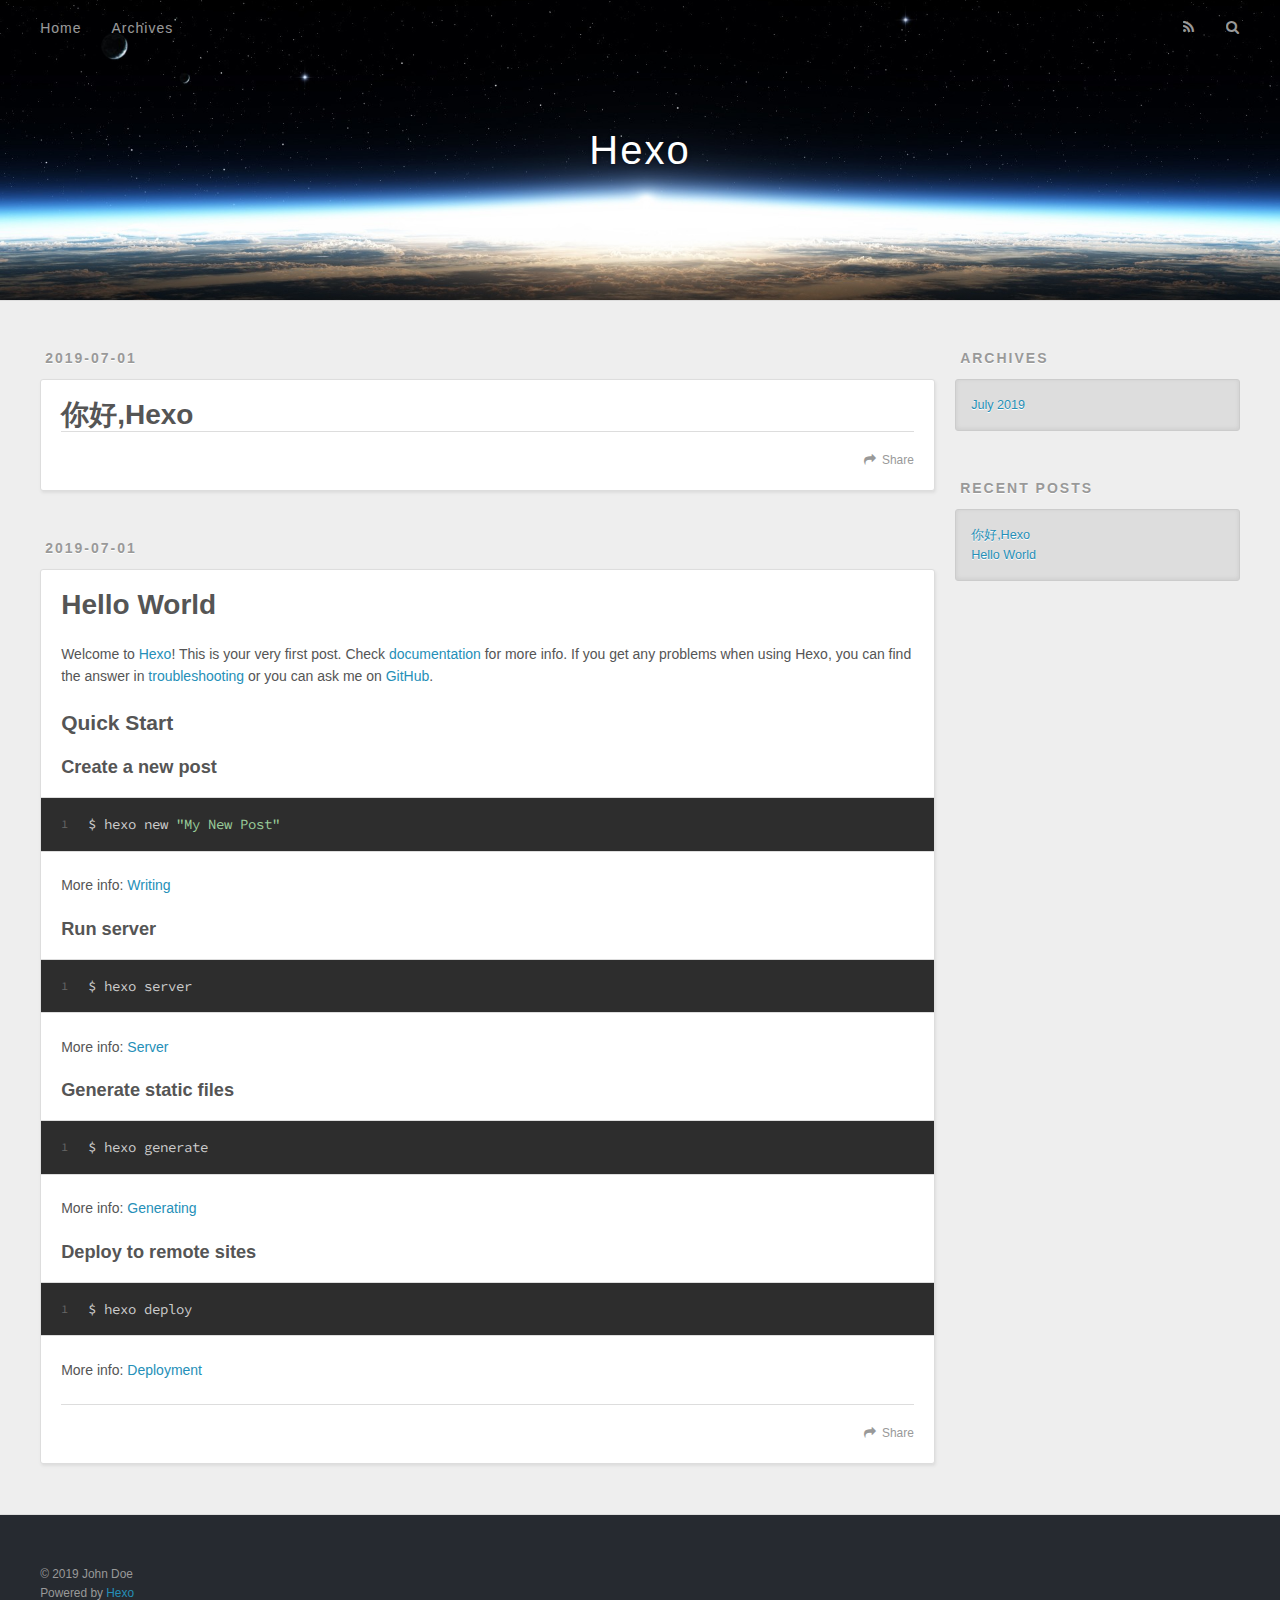
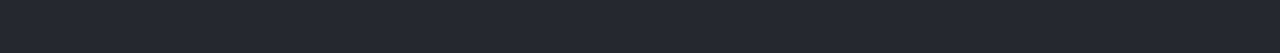
==== index.html @ e8a9d7de "Site updated: 2019-07-01 17:08:42" ====
<!DOCTYPE html>
<html>
<head><meta name="generator" content="Hexo 3.9.0">
  <meta charset="utf-8">
  

  
  <title>Hexo</title>
  <meta name="viewport" content="width=device-width, initial-scale=1, maximum-scale=1">
  <meta property="og:type" content="website">
<meta property="og:title" content="Hexo">
<meta property="og:url" content="http://yoursite.com/index.html">
<meta property="og:site_name" content="Hexo">
<meta property="og:locale" content="default">
<meta name="twitter:card" content="summary">
<meta name="twitter:title" content="Hexo">
  
    <link rel="alternate" href="/atom.xml" title="Hexo" type="application/atom+xml">
  
  
    <link rel="icon" href="/favicon.png">
  
  
    <link href="//fonts.googleapis.com/css?family=Source+Code+Pro" rel="stylesheet" type="text/css">
  
  <link rel="stylesheet" href="/css/style.css">
</head>
</html>
<body>
  <div id="container">
    <div id="wrap">
      <header id="header">
  <div id="banner"></div>
  <div id="header-outer" class="outer">
    <div id="header-title" class="inner">
      <h1 id="logo-wrap">
        <a href="/" id="logo">Hexo</a>
      </h1>
      
    </div>
    <div id="header-inner" class="inner">
      <nav id="main-nav">
        <a id="main-nav-toggle" class="nav-icon"></a>
        
          <a class="main-nav-link" href="/">Home</a>
        
          <a class="main-nav-link" href="/archives">Archives</a>
        
      </nav>
      <nav id="sub-nav">
        
          <a id="nav-rss-link" class="nav-icon" href="/atom.xml" title="RSS Feed"></a>
        
        <a id="nav-search-btn" class="nav-icon" title="Search"></a>
      </nav>
      <div id="search-form-wrap">
        <form action="//google.com/search" method="get" accept-charset="UTF-8" class="search-form"><input type="search" name="q" class="search-form-input" placeholder="Search"><button type="submit" class="search-form-submit">&#xF002;</button><input type="hidden" name="sitesearch" value="http://yoursite.com"></form>
      </div>
    </div>
  </div>
</header>
      <div class="outer">
        <section id="main">
  
    <article id="post-你好-Hexo" class="article article-type-post" itemscope itemprop="blogPost">
  <div class="article-meta">
    <a href="/2019/07/01/你好-Hexo/" class="article-date">
  <time datetime="2019-07-01T09:07:40.000Z" itemprop="datePublished">2019-07-01</time>
</a>
    
  </div>
  <div class="article-inner">
    
    
      <header class="article-header">
        
  
    <h1 itemprop="name">
      <a class="article-title" href="/2019/07/01/你好-Hexo/">你好,Hexo</a>
    </h1>
  

      </header>
    
    <div class="article-entry" itemprop="articleBody">
      
        
      
    </div>
    <footer class="article-footer">
      <a data-url="http://yoursite.com/2019/07/01/你好-Hexo/" data-id="cjxk5vej00001vgvipabj0cak" class="article-share-link">Share</a>
      
      
    </footer>
  </div>
  
</article>


  
    <article id="post-hello-world" class="article article-type-post" itemscope itemprop="blogPost">
  <div class="article-meta">
    <a href="/2019/07/01/hello-world/" class="article-date">
  <time datetime="2019-07-01T08:56:50.281Z" itemprop="datePublished">2019-07-01</time>
</a>
    
  </div>
  <div class="article-inner">
    
    
      <header class="article-header">
        
  
    <h1 itemprop="name">
      <a class="article-title" href="/2019/07/01/hello-world/">Hello World</a>
    </h1>
  

      </header>
    
    <div class="article-entry" itemprop="articleBody">
      
        <p>Welcome to <a href="https://hexo.io/" target="_blank" rel="noopener">Hexo</a>! This is your very first post. Check <a href="https://hexo.io/docs/" target="_blank" rel="noopener">documentation</a> for more info. If you get any problems when using Hexo, you can find the answer in <a href="https://hexo.io/docs/troubleshooting.html" target="_blank" rel="noopener">troubleshooting</a> or you can ask me on <a href="https://github.com/hexojs/hexo/issues" target="_blank" rel="noopener">GitHub</a>.</p>
<h2 id="Quick-Start"><a href="#Quick-Start" class="headerlink" title="Quick Start"></a>Quick Start</h2><h3 id="Create-a-new-post"><a href="#Create-a-new-post" class="headerlink" title="Create a new post"></a>Create a new post</h3><figure class="highlight bash"><table><tr><td class="gutter"><pre><span class="line">1</span><br></pre></td><td class="code"><pre><span class="line">$ hexo new <span class="string">"My New Post"</span></span><br></pre></td></tr></table></figure>

<p>More info: <a href="https://hexo.io/docs/writing.html" target="_blank" rel="noopener">Writing</a></p>
<h3 id="Run-server"><a href="#Run-server" class="headerlink" title="Run server"></a>Run server</h3><figure class="highlight bash"><table><tr><td class="gutter"><pre><span class="line">1</span><br></pre></td><td class="code"><pre><span class="line">$ hexo server</span><br></pre></td></tr></table></figure>

<p>More info: <a href="https://hexo.io/docs/server.html" target="_blank" rel="noopener">Server</a></p>
<h3 id="Generate-static-files"><a href="#Generate-static-files" class="headerlink" title="Generate static files"></a>Generate static files</h3><figure class="highlight bash"><table><tr><td class="gutter"><pre><span class="line">1</span><br></pre></td><td class="code"><pre><span class="line">$ hexo generate</span><br></pre></td></tr></table></figure>

<p>More info: <a href="https://hexo.io/docs/generating.html" target="_blank" rel="noopener">Generating</a></p>
<h3 id="Deploy-to-remote-sites"><a href="#Deploy-to-remote-sites" class="headerlink" title="Deploy to remote sites"></a>Deploy to remote sites</h3><figure class="highlight bash"><table><tr><td class="gutter"><pre><span class="line">1</span><br></pre></td><td class="code"><pre><span class="line">$ hexo deploy</span><br></pre></td></tr></table></figure>

<p>More info: <a href="https://hexo.io/docs/deployment.html" target="_blank" rel="noopener">Deployment</a></p>

      
    </div>
    <footer class="article-footer">
      <a data-url="http://yoursite.com/2019/07/01/hello-world/" data-id="cjxk5veiu0000vgvioxgwvjvp" class="article-share-link">Share</a>
      
      
    </footer>
  </div>
  
</article>


  


</section>
        
          <aside id="sidebar">
  
    

  
    

  
    
  
    
  <div class="widget-wrap">
    <h3 class="widget-title">Archives</h3>
    <div class="widget">
      <ul class="archive-list"><li class="archive-list-item"><a class="archive-list-link" href="/archives/2019/07/">July 2019</a></li></ul>
    </div>
  </div>


  
    
  <div class="widget-wrap">
    <h3 class="widget-title">Recent Posts</h3>
    <div class="widget">
      <ul>
        
          <li>
            <a href="/2019/07/01/你好-Hexo/">你好,Hexo</a>
          </li>
        
          <li>
            <a href="/2019/07/01/hello-world/">Hello World</a>
          </li>
        
      </ul>
    </div>
  </div>

  
</aside>
        
      </div>
      <footer id="footer">
  
  <div class="outer">
    <div id="footer-info" class="inner">
      &copy; 2019 John Doe<br>
      Powered by <a href="http://hexo.io/" target="_blank">Hexo</a>
    </div>
  </div>
</footer>
    </div>
    <nav id="mobile-nav">
  
    <a href="/" class="mobile-nav-link">Home</a>
  
    <a href="/archives" class="mobile-nav-link">Archives</a>
  
</nav>
    

<script src="//ajax.googleapis.com/ajax/libs/jquery/2.0.3/jquery.min.js"></script>


  <link rel="stylesheet" href="/fancybox/jquery.fancybox.css">
  <script src="/fancybox/jquery.fancybox.pack.js"></script>


<script src="/js/script.js"></script>



  </div>
</body>
</html>
---- css/style.css ----
body {
  width: 100%;
}
body:before,
body:after {
  content: "";
  display: table;
}
body:after {
  clear: both;
}
html,
body,
div,
span,
applet,
object,
iframe,
h1,
h2,
h3,
h4,
h5,
h6,
p,
blockquote,
pre,
a,
abbr,
acronym,
address,
big,
cite,
code,
del,
dfn,
em,
img,
ins,
kbd,
q,
s,
samp,
small,
strike,
strong,
sub,
sup,
tt,
var,
dl,
dt,
dd,
ol,
ul,
li,
fieldset,
form,
label,
legend,
table,
caption,
tbody,
tfoot,
thead,
tr,
th,
td {
  margin: 0;
  padding: 0;
  border: 0;
  outline: 0;
  font-weight: inherit;
  font-style: inherit;
  font-family: inherit;
  font-size: 100%;
  vertical-align: baseline;
}
body {
  line-height: 1;
  color: #000;
  background: #fff;
}
ol,
ul {
  list-style: none;
}
table {
  border-collapse: separate;
  border-spacing: 0;
  vertical-align: middle;
}
caption,
th,
td {
  text-align: left;
  font-weight: normal;
  vertical-align: middle;
}
a img {
  border: none;
}
input,
button {
  margin: 0;
  padding: 0;
}
input::-moz-focus-inner,
button::-moz-focus-inner {
  border: 0;
  padding: 0;
}
@font-face {
  font-family: FontAwesome;
  font-style: normal;
  font-weight: normal;
  src: url("fonts/fontawesome-webfont.eot?v=#4.0.3");
  src: url("fonts/fontawesome-webfont.eot?#iefix&v=#4.0.3") format("embedded-opentype"), url("fonts/fontawesome-webfont.woff?v=#4.0.3") format("woff"), url("fonts/fontawesome-webfont.ttf?v=#4.0.3") format("truetype"), url("fonts/fontawesome-webfont.svg#fontawesomeregular?v=#4.0.3") format("svg");
}
html,
body,
#container {
  height: 100%;
}
body {
  background: #eee;
  font: 14px -apple-system, BlinkMacSystemFont, "Segoe UI", "Roboto", "Oxygen", "Ubuntu", "Cantarell", "Fira Sans", "Droid Sans", "Helvetica Neue", sans-serif;
  -webkit-text-size-adjust: 100%;
}
.outer {
  max-width: 1220px;
  margin: 0 auto;
  padding: 0 20px;
}
.outer:before,
.outer:after {
  content: "";
  display: table;
}
.outer:after {
  clear: both;
}
.inner {
  display: inline;
  float: left;
  width: 98.33333333333333%;
  margin: 0 0.833333333333333%;
}
.left,
.alignleft {
  float: left;
}
.right,
.alignright {
  float: right;
}
.clear {
  clear: both;
}
#container {
  position: relative;
}
.mobile-nav-on {
  overflow: hidden;
}
#wrap {
  height: 100%;
  width: 100%;
  position: absolute;
  top: 0;
  left: 0;
  -webkit-transition: 0.2s ease-out;
  -moz-transition: 0.2s ease-out;
  -ms-transition: 0.2s ease-out;
  transition: 0.2s ease-out;
  z-index: 1;
  background: #eee;
}
.mobile-nav-on #wrap {
  left: 280px;
}
@media screen and (min-width: 768px) {
  #main {
    display: inline;
    float: left;
    width: 73.33333333333333%;
    margin: 0 0.833333333333333%;
  }
}
.article-date,
.article-category-link,
.archive-year,
.widget-title {
  text-decoration: none;
  text-transform: uppercase;
  letter-spacing: 2px;
  color: #999;
  margin-bottom: 1em;
  margin-left: 5px;
  line-height: 1em;
  text-shadow: 0 1px #fff;
  font-weight: bold;
}
.article-inner,
.archive-article-inner {
  background: #fff;
  -webkit-box-shadow: 1px 2px 3px #ddd;
  box-shadow: 1px 2px 3px #ddd;
  border: 1px solid #ddd;
  border-radius: 3px;
}
.article-entry h1,
.widget h1 {
  font-size: 2em;
}
.article-entry h2,
.widget h2 {
  font-size: 1.5em;
}
.article-entry h3,
.widget h3 {
  font-size: 1.3em;
}
.article-entry h4,
.widget h4 {
  font-size: 1.2em;
}
.article-entry h5,
.widget h5 {
  font-size: 1em;
}
.article-entry h6,
.widget h6 {
  font-size: 1em;
  color: #999;
}
.article-entry hr,
.widget hr {
  border: 1px dashed #ddd;
}
.article-entry strong,
.widget strong {
  font-weight: bold;
}
.article-entry em,
.widget em,
.article-entry cite,
.widget cite {
  font-style: italic;
}
.article-entry sup,
.widget sup,
.article-entry sub,
.widget sub {
  font-size: 0.75em;
  line-height: 0;
  position: relative;
  vertical-align: baseline;
}
.article-entry sup,
.widget sup {
  top: -0.5em;
}
.article-entry sub,
.widget sub {
  bottom: -0.2em;
}
.article-entry small,
.widget small {
  font-size: 0.85em;
}
.article-entry acronym,
.widget acronym,
.article-entry abbr,
.widget abbr {
  border-bottom: 1px dotted;
}
.article-entry ul,
.widget ul,
.article-entry ol,
.widget ol,
.article-entry dl,
.widget dl {
  margin: 0 20px;
  line-height: 1.6em;
}
.article-entry ul ul,
.widget ul ul,
.article-entry ol ul,
.widget ol ul,
.article-entry ul ol,
.widget ul ol,
.article-entry ol ol,
.widget ol ol {
  margin-top: 0;
  margin-bottom: 0;
}
.article-entry ul,
.widget ul {
  list-style: disc;
}
.article-entry ol,
.widget ol {
  list-style: decimal;
}
.article-entry dt,
.widget dt {
  font-weight: bold;
}
#header {
  height: 300px;
  position: relative;
  border-bottom: 1px solid #ddd;
}
#header:before,
#header:after {
  content: "";
  position: absolute;
  left: 0;
  right: 0;
  height: 40px;
}
#header:before {
  top: 0;
  background: -webkit-linear-gradient(rgba(0,0,0,0.2), transparent);
  background: -moz-linear-gradient(rgba(0,0,0,0.2), transparent);
  background: -ms-linear-gradient(rgba(0,0,0,0.2), transparent);
  background: linear-gradient(rgba(0,0,0,0.2), transparent);
}
#header:after {
  bottom: 0;
  background: -webkit-linear-gradient(transparent, rgba(0,0,0,0.2));
  background: -moz-linear-gradient(transparent, rgba(0,0,0,0.2));
  background: -ms-linear-gradient(transparent, rgba(0,0,0,0.2));
  background: linear-gradient(transparent, rgba(0,0,0,0.2));
}
#header-outer {
  height: 100%;
  position: relative;
}
#header-inner {
  position: relative;
  overflow: hidden;
}
#banner {
  position: absolute;
  top: 0;
  left: 0;
  width: 100%;
  height: 100%;
  background: url("images/banner.jpg") center #000;
  -webkit-background-size: cover;
  -moz-background-size: cover;
  background-size: cover;
  z-index: -1;
}
#header-title {
  text-align: center;
  height: 40px;
  position: absolute;
  top: 50%;
  left: 0;
  margin-top: -20px;
}
#logo,
#subtitle {
  text-decoration: none;
  color: #fff;
  font-weight: 300;
  text-shadow: 0 1px 4px rgba(0,0,0,0.3);
}
#logo {
  font-size: 40px;
  line-height: 40px;
  letter-spacing: 2px;
}
#subtitle {
  font-size: 16px;
  line-height: 16px;
  letter-spacing: 1px;
}
#subtitle-wrap {
  margin-top: 16px;
}
#main-nav {
  float: left;
  margin-left: -15px;
}
.nav-icon,
.main-nav-link {
  float: left;
  color: #fff;
  opacity: 0.6;
  text-decoration: none;
  text-shadow: 0 1px rgba(0,0,0,0.2);
  -webkit-transition: opacity 0.2s;
  -moz-transition: opacity 0.2s;
  -ms-transition: opacity 0.2s;
  transition: opacity 0.2s;
  display: block;
  padding: 20px 15px;
}
.nav-icon:hover,
.main-nav-link:hover {
  opacity: 1;
}
.nav-icon {
  font-family: FontAwesome;
  text-align: center;
  font-size: 14px;
  width: 14px;
  height: 14px;
  padding: 20px 15px;
  position: relative;
  cursor: pointer;
}
.main-nav-link {
  font-weight: 300;
  letter-spacing: 1px;
}
@media screen and (max-width: 479px) {
  .main-nav-link {
    display: none;
  }
}
#main-nav-toggle {
  display: none;
}
#main-nav-toggle:before {
  content: "\f0c9";
}
@media screen and (max-width: 479px) {
  #main-nav-toggle {
    display: block;
  }
}
#sub-nav {
  float: right;
  margin-right: -15px;
}
#nav-rss-link:before {
  content: "\f09e";
}
#nav-search-btn:before {
  content: "\f002";
}
#search-form-wrap {
  position: absolute;
  top: 15px;
  width: 150px;
  height: 30px;
  right: -150px;
  opacity: 0;
  -webkit-transition: 0.2s ease-out;
  -moz-transition: 0.2s ease-out;
  -ms-transition: 0.2s ease-out;
  transition: 0.2s ease-out;
}
#search-form-wrap.on {
  opacity: 1;
  right: 0;
}
@media screen and (max-width: 479px) {
  #search-form-wrap {
    width: 100%;
    right: -100%;
  }
}
.search-form {
  position: absolute;
  top: 0;
  left: 0;
  right: 0;
  background: #fff;
  padding: 5px 15px;
  border-radius: 15px;
  -webkit-box-shadow: 0 0 10px rgba(0,0,0,0.3);
  box-shadow: 0 0 10px rgba(0,0,0,0.3);
}
.search-form-input {
  border: none;
  background: none;
  color: #555;
  width: 100%;
  font: 13px -apple-system, BlinkMacSystemFont, "Segoe UI", "Roboto", "Oxygen", "Ubuntu", "Cantarell", "Fira Sans", "Droid Sans", "Helvetica Neue", sans-serif;
  outline: none;
}
.search-form-input::-webkit-search-results-decoration,
.search-form-input::-webkit-search-cancel-button {
  -webkit-appearance: none;
}
.search-form-submit {
  position: absolute;
  top: 50%;
  right: 10px;
  margin-top: -7px;
  font: 13px FontAwesome;
  border: none;
  background: none;
  color: #bbb;
  cursor: pointer;
}
.search-form-submit:hover,
.search-form-submit:focus {
  color: #777;
}
.article {
  margin: 50px 0;
}
.article-inner {
  overflow: hidden;
}
.article-meta:before,
.article-meta:after {
  content: "";
  display: table;
}
.article-meta:after {
  clear: both;
}
.article-date {
  float: left;
}
.article-category {
  float: left;
  line-height: 1em;
  color: #ccc;
  text-shadow: 0 1px #fff;
  margin-left: 8px;
}
.article-category:before {
  content: "\2022";
}
.article-category-link {
  margin: 0 12px 1em;
}
.article-header {
  padding: 20px 20px 0;
}
.article-title {
  text-decoration: none;
  font-size: 2em;
  font-weight: bold;
  color: #555;
  line-height: 1.1em;
  -webkit-transition: color 0.2s;
  -moz-transition: color 0.2s;
  -ms-transition: color 0.2s;
  transition: color 0.2s;
}
a.article-title:hover {
  color: #258fb8;
}
.article-entry {
  color: #555;
  padding: 0 20px;
}
.article-entry:before,
.article-entry:after {
  content: "";
  display: table;
}
.article-entry:after {
  clear: both;
}
.article-entry p,
.article-entry table {
  line-height: 1.6em;
  margin: 1.6em 0;
}
.article-entry h1,
.article-entry h2,
.article-entry h3,
.article-entry h4,
.article-entry h5,
.article-entry h6 {
  font-weight: bold;
}
.article-entry h1,
.article-entry h2,
.article-entry h3,
.article-entry h4,
.article-entry h5,
.article-entry h6 {
  line-height: 1.1em;
  margin: 1.1em 0;
}
.article-entry a {
  color: #258fb8;
  text-decoration: none;
}
.article-entry a:hover {
  text-decoration: underline;
}
.article-entry ul,
.article-entry ol,
.article-entry dl {
  margin-top: 1.6em;
  margin-bottom: 1.6em;
}
.article-entry img,
.article-entry video {
  max-width: 100%;
  height: auto;
  display: block;
  margin: auto;
}
.article-entry iframe {
  border: none;
}
.article-entry table {
  width: 100%;
  border-collapse: collapse;
  border-spacing: 0;
}
.article-entry th {
  font-weight: bold;
  border-bottom: 3px solid #ddd;
  padding-bottom: 0.5em;
}
.article-entry td {
  border-bottom: 1px solid #ddd;
  padding: 10px 0;
}
.article-entry blockquote {
  font-family: Georgia, "Times New Roman", serif;
  font-size: 1.4em;
  margin: 1.6em 20px;
  text-align: center;
}
.article-entry blockquote footer {
  font-size: 14px;
  margin: 1.6em 0;
  font-family: -apple-system, BlinkMacSystemFont, "Segoe UI", "Roboto", "Oxygen", "Ubuntu", "Cantarell", "Fira Sans", "Droid Sans", "Helvetica Neue", sans-serif;
}
.article-entry blockquote footer cite:before {
  content: "—";
  padding: 0 0.5em;
}
.article-entry .pullquote {
  text-align: left;
  width: 45%;
  margin: 0;
}
.article-entry .pullquote.left {
  margin-left: 0.5em;
  margin-right: 1em;
}
.article-entry .pullquote.right {
  margin-right: 0.5em;
  margin-left: 1em;
}
.article-entry .caption {
  color: #999;
  display: block;
  font-size: 0.9em;
  margin-top: 0.5em;
  position: relative;
  text-align: center;
}
.article-entry .video-container {
  position: relative;
  padding-top: 56.25%;
  height: 0;
  overflow: hidden;
}
.article-entry .video-container iframe,
.article-entry .video-container object,
.article-entry .video-container embed {
  position: absolute;
  top: 0;
  left: 0;
  width: 100%;
  height: 100%;
  margin-top: 0;
}
.article-more-link a {
  display: inline-block;
  line-height: 1em;
  padding: 6px 15px;
  border-radius: 15px;
  background: #eee;
  color: #999;
  text-shadow: 0 1px #fff;
  text-decoration: none;
}
.article-more-link a:hover {
  background: #258fb8;
  color: #fff;
  text-decoration: none;
  text-shadow: 0 1px #1e7293;
}
.article-footer {
  font-size: 0.85em;
  line-height: 1.6em;
  border-top: 1px solid #ddd;
  padding-top: 1.6em;
  margin: 0 20px 20px;
}
.article-footer:before,
.article-footer:after {
  content: "";
  display: table;
}
.article-footer:after {
  clear: both;
}
.article-footer a {
  color: #999;
  text-decoration: none;
}
.article-footer a:hover {
  color: #555;
}
.article-tag-list-item {
  float: left;
  margin-right: 10px;
}
.article-tag-list-link:before {
  content: "#";
}
.article-comment-link {
  float: right;
}
.article-comment-link:before {
  content: "\f075";
  font-family: FontAwesome;
  padding-right: 8px;
}
.article-share-link {
  cursor: pointer;
  float: right;
  margin-left: 20px;
}
.article-share-link:before {
  content: "\f064";
  font-family: FontAwesome;
  padding-right: 6px;
}
#article-nav {
  position: relative;
}
#article-nav:before,
#article-nav:after {
  content: "";
  display: table;
}
#article-nav:after {
  clear: both;
}
@media screen and (min-width: 768px) {
  #article-nav {
    margin: 50px 0;
  }
  #article-nav:before {
    width: 8px;
    height: 8px;
    position: absolute;
    top: 50%;
    left: 50%;
    margin-top: -4px;
    margin-left: -4px;
    content: "";
    border-radius: 50%;
    background: #ddd;
    -webkit-box-shadow: 0 1px 2px #fff;
    box-shadow: 0 1px 2px #fff;
  }
}
.article-nav-link-wrap {
  text-decoration: none;
  text-shadow: 0 1px #fff;
  color: #999;
  -webkit-box-sizing: border-box;
  -moz-box-sizing: border-box;
  box-sizing: border-box;
  margin-top: 50px;
  text-align: center;
  display: block;
}
.article-nav-link-wrap:hover {
  color: #555;
}
@media screen and (min-width: 768px) {
  .article-nav-link-wrap {
    width: 50%;
    margin-top: 0;
  }
}
@media screen and (min-width: 768px) {
  #article-nav-newer {
    float: left;
    text-align: right;
    padding-right: 20px;
  }
}
@media screen and (min-width: 768px) {
  #article-nav-older {
    float: right;
    text-align: left;
    padding-left: 20px;
  }
}
.article-nav-caption {
  text-transform: uppercase;
  letter-spacing: 2px;
  color: #ddd;
  line-height: 1em;
  font-weight: bold;
}
#article-nav-newer .article-nav-caption {
  margin-right: -2px;
}
.article-nav-title {
  font-size: 0.85em;
  line-height: 1.6em;
  margin-top: 0.5em;
}
.article-share-box {
  position: absolute;
  display: none;
  background: #fff;
  -webkit-box-shadow: 1px 2px 10px rgba(0,0,0,0.2);
  box-shadow: 1px 2px 10px rgba(0,0,0,0.2);
  border-radius: 3px;
  margin-left: -145px;
  overflow: hidden;
  z-index: 1;
}
.article-share-box.on {
  display: block;
}
.article-share-input {
  width: 100%;
  background: none;
  -webkit-box-sizing: border-box;
  -moz-box-sizing: border-box;
  box-sizing: border-box;
  font: 14px -apple-system, BlinkMacSystemFont, "Segoe UI", "Roboto", "Oxygen", "Ubuntu", "Cantarell", "Fira Sans", "Droid Sans", "Helvetica Neue", sans-serif;
  padding: 0 15px;
  color: #555;
  outline: none;
  border: 1px solid #ddd;
  border-radius: 3px 3px 0 0;
  height: 36px;
  line-height: 36px;
}
.article-share-links {
  background: #eee;
}
.article-share-links:before,
.article-share-links:after {
  content: "";
  display: table;
}
.article-share-links:after {
  clear: both;
}
.article-share-twitter,
.article-share-facebook,
.article-share-pinterest,
.article-share-google {
  width: 50px;
  height: 36px;
  display: block;
  float: left;
  position: relative;
  color: #999;
  text-shadow: 0 1px #fff;
}
.article-share-twitter:before,
.article-share-facebook:before,
.article-share-pinterest:before,
.article-share-google:before {
  font-size: 20px;
  font-family: FontAwesome;
  width: 20px;
  height: 20px;
  position: absolute;
  top: 50%;
  left: 50%;
  margin-top: -10px;
  margin-left: -10px;
  text-align: center;
}
.article-share-twitter:hover,
.article-share-facebook:hover,
.article-share-pinterest:hover,
.article-share-google:hover {
  color: #fff;
}
.article-share-twitter:before {
  content: "\f099";
}
.article-share-twitter:hover {
  background: #00aced;
  text-shadow: 0 1px #008abe;
}
.article-share-facebook:before {
  content: "\f09a";
}
.article-share-facebook:hover {
  background: #3b5998;
  text-shadow: 0 1px #2f477a;
}
.article-share-pinterest:before {
  content: "\f0d2";
}
.article-share-pinterest:hover {
  background: #cb2027;
  text-shadow: 0 1px #a21a1f;
}
.article-share-google:before {
  content: "\f0d5";
}
.article-share-google:hover {
  background: #dd4b39;
  text-shadow: 0 1px #be3221;
}
.article-gallery {
  background: #000;
  position: relative;
}
.article-gallery-photos {
  position: relative;
  overflow: hidden;
}
.article-gallery-img {
  display: none;
  max-width: 100%;
}
.article-gallery-img:first-child {
  display: block;
}
.article-gallery-img.loaded {
  position: absolute;
  display: block;
}
.article-gallery-img img {
  display: block;
  max-width: 100%;
  margin: 0 auto;
}
#comments {
  background: #fff;
  -webkit-box-shadow: 1px 2px 3px #ddd;
  box-shadow: 1px 2px 3px #ddd;
  padding: 20px;
  border: 1px solid #ddd;
  border-radius: 3px;
  margin: 50px 0;
}
#comments a {
  color: #258fb8;
}
.archives-wrap {
  margin: 50px 0;
}
.archives:before,
.archives:after {
  content: "";
  display: table;
}
.archives:after {
  clear: both;
}
.archive-year-wrap {
  margin-bottom: 1em;
}
.archives {
  -webkit-column-gap: 10px;
  -moz-column-gap: 10px;
  column-gap: 10px;
}
@media screen and (min-width: 480px) and (max-width: 767px) {
  .archives {
    -webkit-column-count: 2;
    -moz-column-count: 2;
    column-count: 2;
  }
}
@media screen and (min-width: 768px) {
  .archives {
    -webkit-column-count: 3;
    -moz-column-count: 3;
    column-count: 3;
  }
}
.archive-article {
  -webkit-column-break-inside: avoid;
  page-break-inside: avoid;
  overflow: hidden;
  break-inside: avoid-column;
}
.archive-article-inner {
  padding: 10px;
  margin-bottom: 15px;
}
.archive-article-title {
  text-decoration: none;
  font-weight: bold;
  color: #555;
  -webkit-transition: color 0.2s;
  -moz-transition: color 0.2s;
  -ms-transition: color 0.2s;
  transition: color 0.2s;
  line-height: 1.6em;
}
.archive-article-title:hover {
  color: #258fb8;
}
.archive-article-footer {
  margin-top: 1em;
}
.archive-article-date {
  color: #999;
  text-decoration: none;
  font-size: 0.85em;
  line-height: 1em;
  margin-bottom: 0.5em;
  display: block;
}
#page-nav {
  margin: 50px auto;
  background: #fff;
  -webkit-box-shadow: 1px 2px 3px #ddd;
  box-shadow: 1px 2px 3px #ddd;
  border: 1px solid #ddd;
  border-radius: 3px;
  text-align: center;
  color: #999;
  overflow: hidden;
}
#page-nav:before,
#page-nav:after {
  content: "";
  display: table;
}
#page-nav:after {
  clear: both;
}
#page-nav a,
#page-nav span {
  padding: 10px 20px;
  line-height: 1;
  height: 2ex;
}
#page-nav a {
  color: #999;
  text-decoration: none;
}
#page-nav a:hover {
  background: #999;
  color: #fff;
}
#page-nav .prev {
  float: left;
}
#page-nav .next {
  float: right;
}
#page-nav .page-number {
  display: inline-block;
}
@media screen and (max-width: 479px) {
  #page-nav .page-number {
    display: none;
  }
}
#page-nav .current {
  color: #555;
  font-weight: bold;
}
#page-nav .space {
  color: #ddd;
}
#footer {
  background: #262a30;
  padding: 50px 0;
  border-top: 1px solid #ddd;
  color: #999;
}
#footer a {
  color: #258fb8;
  text-decoration: none;
}
#footer a:hover {
  text-decoration: underline;
}
#footer-info {
  line-height: 1.6em;
  font-size: 0.85em;
}
.article-entry pre,
.article-entry .highlight {
  background: #2d2d2d;
  margin: 0 -20px;
  padding: 15px 20px;
  border-style: solid;
  border-color: #ddd;
  border-width: 1px 0;
  overflow: auto;
  color: #ccc;
  line-height: 22.400000000000002px;
}
.article-entry .highlight .gutter pre,
.article-entry .gist .gist-file .gist-data .line-numbers {
  color: #666;
  font-size: 0.85em;
}
.article-entry pre,
.article-entry code {
  font-family: "Source Code Pro", Consolas, Monaco, Menlo, Consolas, monospace;
}
.article-entry code {
  background: #eee;
  text-shadow: 0 1px #fff;
  padding: 0 0.3em;
}
.article-entry pre code {
  background: none;
  text-shadow: none;
  padding: 0;
}
.article-entry .highlight pre {
  border: none;
  margin: 0;
  padding: 0;
}
.article-entry .highlight table {
  margin: 0;
  width: auto;
}
.article-entry .highlight td {
  border: none;
  padding: 0;
}
.article-entry .highlight figcaption {
  font-size: 0.85em;
  color: #999;
  line-height: 1em;
  margin-bottom: 1em;
}
.article-entry .highlight figcaption:before,
.article-entry .highlight figcaption:after {
  content: "";
  display: table;
}
.article-entry .highlight figcaption:after {
  clear: both;
}
.article-entry .highlight figcaption a {
  float: right;
}
.article-entry .highlight .gutter pre {
  text-align: right;
  padding-right: 20px;
}
.article-entry .highlight .line {
  height: 22.400000000000002px;
}
.article-entry .highlight .line.marked {
  background: #515151;
}
.article-entry .gist {
  margin: 0 -20px;
  border-style: solid;
  border-color: #ddd;
  border-width: 1px 0;
  background: #2d2d2d;
  padding: 15px 20px 15px 0;
}
.article-entry .gist .gist-file {
  border: none;
  font-family: "Source Code Pro", Consolas, Monaco, Menlo, Consolas, monospace;
  margin: 0;
}
.article-entry .gist .gist-file .gist-data {
  background: none;
  border: none;
}
.article-entry .gist .gist-file .gist-data .line-numbers {
  background: none;
  border: none;
  padding: 0 20px 0 0;
}
.article-entry .gist .gist-file .gist-data .line-data {
  padding: 0 !important;
}
.article-entry .gist .gist-file .highlight {
  margin: 0;
  padding: 0;
  border: none;
}
.article-entry .gist .gist-file .gist-meta {
  background: #2d2d2d;
  color: #999;
  font: 0.85em -apple-system, BlinkMacSystemFont, "Segoe UI", "Roboto", "Oxygen", "Ubuntu", "Cantarell", "Fira Sans", "Droid Sans", "Helvetica Neue", sans-serif;
  text-shadow: 0 0;
  padding: 0;
  margin-top: 1em;
  margin-left: 20px;
}
.article-entry .gist .gist-file .gist-meta a {
  color: #258fb8;
  font-weight: normal;
}
.article-entry .gist .gist-file .gist-meta a:hover {
  text-decoration: underline;
}
pre .comment,
pre .title {
  color: #999;
}
pre .variable,
pre .attribute,
pre .tag,
pre .regexp,
pre .ruby .constant,
pre .xml .tag .title,
pre .xml .pi,
pre .xml .doctype,
pre .html .doctype,
pre .css .id,
pre .css .class,
pre .css .pseudo {
  color: #f2777a;
}
pre .number,
pre .preprocessor,
pre .built_in,
pre .literal,
pre .params,
pre .constant {
  color: #f99157;
}
pre .class,
pre .ruby .class .title,
pre .css .rules .attribute {
  color: #9c9;
}
pre .string,
pre .value,
pre .inheritance,
pre .header,
pre .ruby .symbol,
pre .xml .cdata {
  color: #9c9;
}
pre .css .hexcolor {
  color: #6cc;
}
pre .function,
pre .python .decorator,
pre .python .title,
pre .ruby .function .title,
pre .ruby .title .keyword,
pre .perl .sub,
pre .javascript .title,
pre .coffeescript .title {
  color: #69c;
}
pre .keyword,
pre .javascript .function {
  color: #c9c;
}
@media screen and (max-width: 479px) {
  #mobile-nav {
    position: absolute;
    top: 0;
    left: 0;
    width: 280px;
    height: 100%;
    background: #191919;
    border-right: 1px solid #fff;
  }
}
@media screen and (max-width: 479px) {
  .mobile-nav-link {
    display: block;
    color: #999;
    text-decoration: none;
    padding: 15px 20px;
    font-weight: bold;
  }
  .mobile-nav-link:hover {
    color: #fff;
  }
}
@media screen and (min-width: 768px) {
  #sidebar {
    display: inline;
    float: left;
    width: 23.333333333333332%;
    margin: 0 0.833333333333333%;
  }
}
.widget-wrap {
  margin: 50px 0;
}
.widget {
  color: #777;
  text-shadow: 0 1px #fff;
  background: #ddd;
  -webkit-box-shadow: 0 -1px 4px #ccc inset;
  box-shadow: 0 -1px 4px #ccc inset;
  border: 1px solid #ccc;
  padding: 15px;
  border-radius: 3px;
}
.widget a {
  color: #258fb8;
  text-decoration: none;
}
.widget a:hover {
  text-decoration: underline;
}
.widget ul ul,
.widget ol ul,
.widget dl ul,
.widget ul ol,
.widget ol ol,
.widget dl ol,
.widget ul dl,
.widget ol dl,
.widget dl dl {
  margin-left: 15px;
  list-style: disc;
}
.widget {
  line-height: 1.6em;
  word-wrap: break-word;
  font-size: 0.9em;
}
.widget ul,
.widget ol {
  list-style: none;
  margin: 0;
}
.widget ul ul,
.widget ol ul,
.widget ul ol,
.widget ol ol {
  margin: 0 20px;
}
.widget ul ul,
.widget ol ul {
  list-style: disc;
}
.widget ul ol,
.widget ol ol {
  list-style: decimal;
}
.category-list-count,
.tag-list-count,
.archive-list-count {
  padding-left: 5px;
  color: #999;
  font-size: 0.85em;
}
.category-list-count:before,
.tag-list-count:before,
.archive-list-count:before {
  content: "(";
}
.category-list-count:after,
.tag-list-count:after,
.archive-list-count:after {
  content: ")";
}
.tagcloud a {
  margin-right: 5px;
  display: inline-block;
}
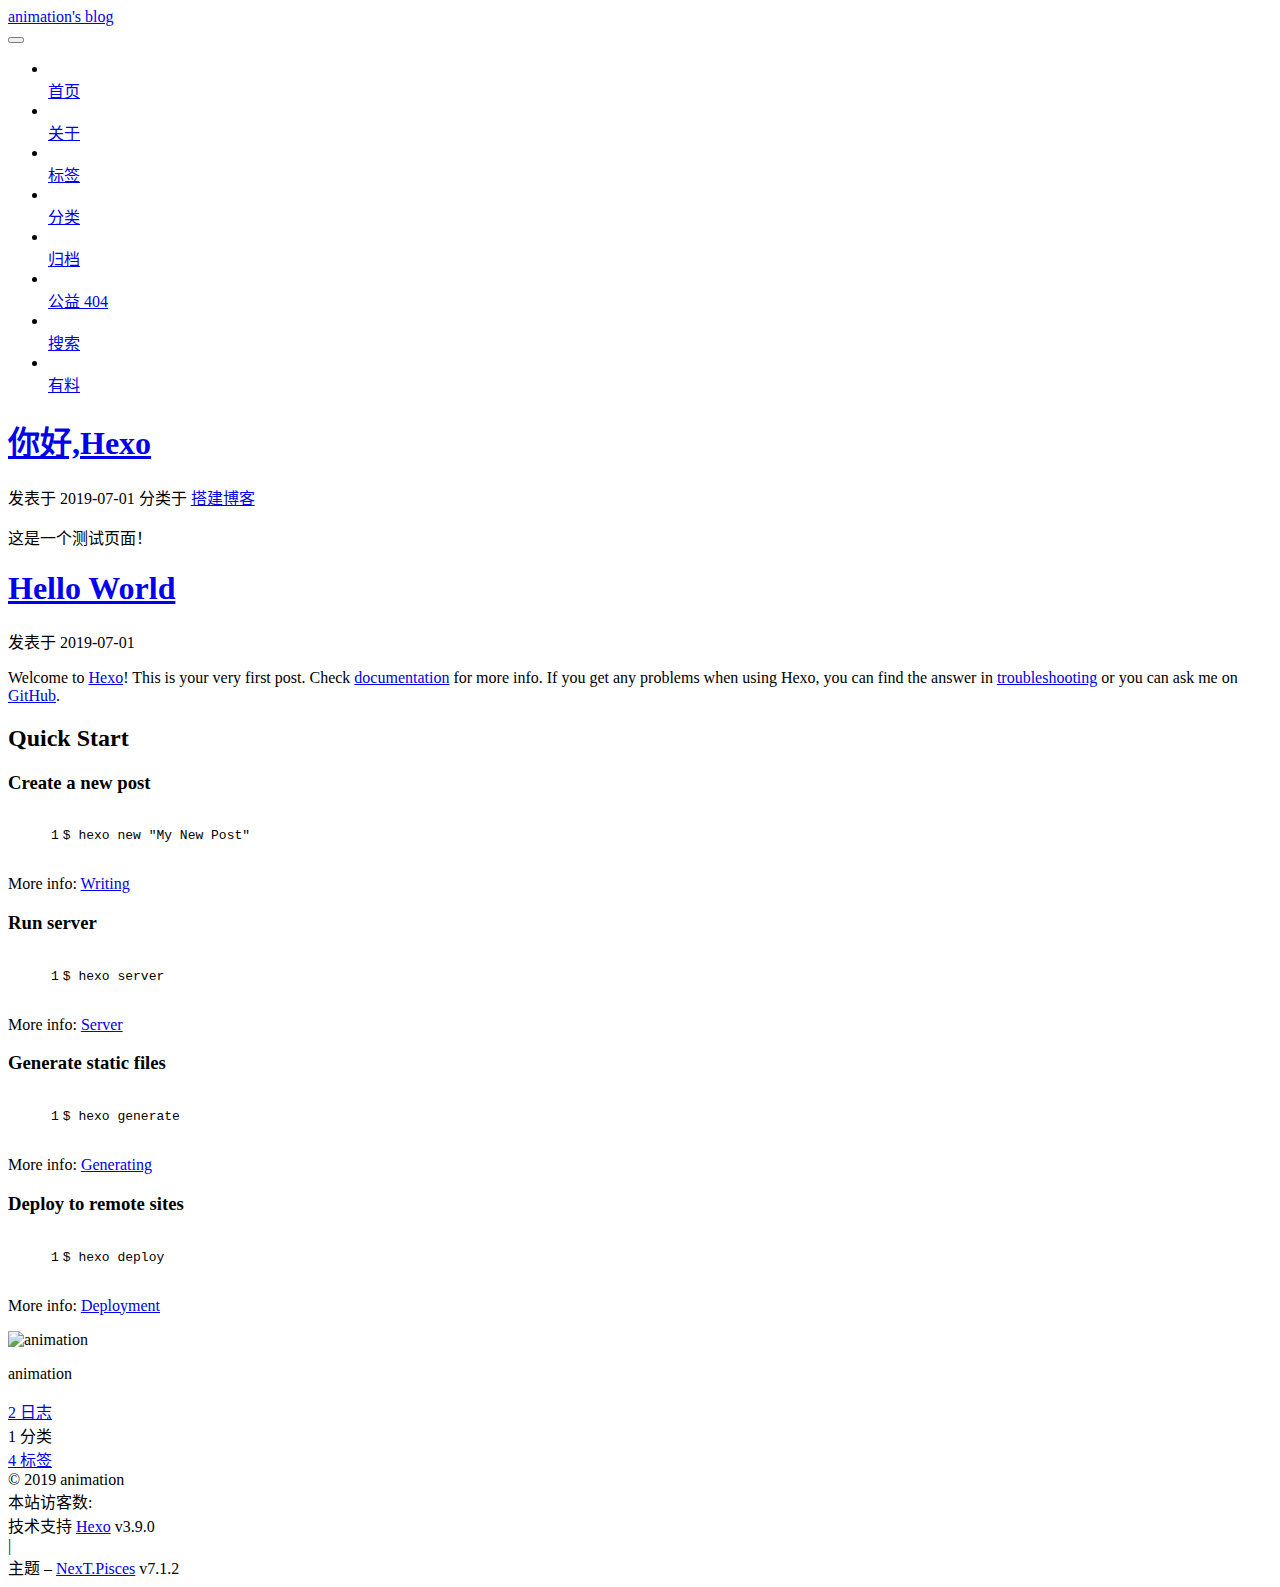
==== commit 7db65db1: "Site updated: 2019-07-01 19:58:30" ====
--- a/index.html
+++ b/index.html
@@ -1,228 +1,983 @@
 <!DOCTYPE html>
-<html>
+
+
+
+
+
+
+
+
+
+
+
+
+  
+
+
+<html class="theme-next pisces use-motion" lang="zh-CN">
 <head><meta name="generator" content="Hexo 3.9.0">
-  <meta charset="utf-8">
-  
-
-  
-  <title>Hexo</title>
-  <meta name="viewport" content="width=device-width, initial-scale=1, maximum-scale=1">
+  <meta charset="UTF-8">
+<meta http-equiv="X-UA-Compatible" content="IE=edge">
+<meta name="viewport" content="width=device-width, initial-scale=1, maximum-scale=2">
+<meta name="theme-color" content="#222">
+
+
+
+
+
+
+
+
+
+
+
+
+
+
+
+
+
+
+
+
+
+
+<link rel="stylesheet" href="/lib/font-awesome/css/font-awesome.min.css?v=4.7.0">
+
+<link rel="stylesheet" href="/css/main.css?v=7.1.2">
+
+
+  <link rel="apple-touch-icon" sizes="180x180" href="/images/apple-touch-icon-next.png?v=7.1.2">
+
+
+  <link rel="icon" type="image/png" sizes="32x32" href="/images/favicon-32x32-next.png?v=7.1.2">
+
+
+  <link rel="icon" type="image/png" sizes="16x16" href="/images/favicon-16x16-next.png?v=7.1.2">
+
+
+  <link rel="mask-icon" href="/images/logo.svg?v=7.1.2" color="#222">
+
+
+
+
+
+
+
+<script id="hexo.configurations">
+  var NexT = window.NexT || {};
+  var CONFIG = {
+    root: '/',
+    scheme: 'Pisces',
+    version: '7.1.2',
+    sidebar: {"position":"right","display":"post","offset":12,"onmobile":false,"dimmer":false},
+    back2top: true,
+    back2top_sidebar: false,
+    fancybox: false,
+    fastclick: false,
+    lazyload: false,
+    tabs: true,
+    motion: {"enable":true,"async":false,"transition":{"post_block":"fadeIn","post_header":"slideDownIn","post_body":"slideDownIn","coll_header":"slideLeftIn","sidebar":"slideUpIn"}},
+    algolia: {
+      applicationID: '',
+      apiKey: '',
+      indexName: '',
+      hits: {"per_page":10},
+      labels: {"input_placeholder":"Search for Posts","hits_empty":"We didn't find any results for the search: ${query}","hits_stats":"${hits} results found in ${time} ms"}
+    }
+  };
+</script>
+
+
+  
+
+
+
+
   <meta property="og:type" content="website">
-<meta property="og:title" content="Hexo">
+<meta property="og:title" content="animation&#39;s blog">
 <meta property="og:url" content="http://yoursite.com/index.html">
-<meta property="og:site_name" content="Hexo">
-<meta property="og:locale" content="default">
+<meta property="og:site_name" content="animation&#39;s blog">
+<meta property="og:locale" content="zh-CN">
 <meta name="twitter:card" content="summary">
-<meta name="twitter:title" content="Hexo">
-  
-    <link rel="alternate" href="/atom.xml" title="Hexo" type="application/atom+xml">
-  
-  
-    <link rel="icon" href="/favicon.png">
-  
-  
-    <link href="//fonts.googleapis.com/css?family=Source+Code+Pro" rel="stylesheet" type="text/css">
-  
-  <link rel="stylesheet" href="/css/style.css">
+<meta name="twitter:title" content="animation&#39;s blog">
+
+
+
+
+
+  
+  
+  <link rel="canonical" href="http://yoursite.com/">
+
+
+
+<script id="page.configurations">
+  CONFIG.page = {
+    sidebar: "",
+  };
+</script>
+
+  <title>animation's blog</title>
+  
+
+
+
+
+
+
+
+
+
+
+
+
+  <noscript>
+  <style>
+  .use-motion .motion-element,
+  .use-motion .brand,
+  .use-motion .menu-item,
+  .sidebar-inner,
+  .use-motion .post-block,
+  .use-motion .pagination,
+  .use-motion .comments,
+  .use-motion .post-header,
+  .use-motion .post-body,
+  .use-motion .collection-title { opacity: initial; }
+
+  .use-motion .logo,
+  .use-motion .site-title,
+  .use-motion .site-subtitle {
+    opacity: initial;
+    top: initial;
+  }
+
+  .use-motion .logo-line-before i { left: initial; }
+  .use-motion .logo-line-after i { right: initial; }
+  </style>
+</noscript>
+
 </head>
-</html>
-<body>
-  <div id="container">
-    <div id="wrap">
-      <header id="header">
-  <div id="banner"></div>
-  <div id="header-outer" class="outer">
-    <div id="header-title" class="inner">
-      <h1 id="logo-wrap">
-        <a href="/" id="logo">Hexo</a>
-      </h1>
-      
+
+<body itemscope itemtype="http://schema.org/WebPage" lang="zh-CN">
+
+  
+  
+    
+  
+
+  <div class="container sidebar-position-right 
+  page-home">
+    <div class="headband"></div>
+
+    <!-- <a href="https://github.com/763678968"><img width="149" height="149" src="https://github.blog/wp-content/uploads/2008/12/forkme_right_orange_ff7600.png?resize=149%2C149" class="attachment-full size-full" alt="Fork me on GitHub" data-recalc-dims="1"></a> -->
+
+    <header id="header" class="header" itemscope itemtype="http://schema.org/WPHeader">
+      <div class="header-inner"><div class="site-brand-wrapper">
+  <div class="site-meta">
+    
+
+    <div class="custom-logo-site-title">
+      <a href="/" class="brand" rel="start">
+        <span class="logo-line-before"><i></i></span>
+        <span class="site-title">animation's blog</span>
+        <span class="logo-line-after"><i></i></span>
+      </a>
     </div>
-    <div id="header-inner" class="inner">
-      <nav id="main-nav">
-        <a id="main-nav-toggle" class="nav-icon"></a>
-        
-          <a class="main-nav-link" href="/">Home</a>
-        
-          <a class="main-nav-link" href="/archives">Archives</a>
-        
-      </nav>
-      <nav id="sub-nav">
-        
-          <a id="nav-rss-link" class="nav-icon" href="/atom.xml" title="RSS Feed"></a>
-        
-        <a id="nav-search-btn" class="nav-icon" title="Search"></a>
-      </nav>
-      <div id="search-form-wrap">
-        <form action="//google.com/search" method="get" accept-charset="UTF-8" class="search-form"><input type="search" name="q" class="search-form-input" placeholder="Search"><button type="submit" class="search-form-submit">&#xF002;</button><input type="hidden" name="sitesearch" value="http://yoursite.com"></form>
-      </div>
+    
+    
+  </div>
+
+  <div class="site-nav-toggle">
+    <button aria-label="切换导航栏">
+      <span class="btn-bar"></span>
+      <span class="btn-bar"></span>
+      <span class="btn-bar"></span>
+    </button>
+  </div>
+</div>
+
+
+
+<nav class="site-nav">
+  
+    <ul id="menu" class="menu">
+      
+        
+        
+        
+          
+          <li class="menu-item menu-item-home menu-item-active">
+
+    
+    
+      
+    
+
+    
+
+    <a href="/" rel="section"><i class="menu-item-icon fa fa-fw fa-question-circle"></i> <br>首页</a>
+
+  </li>
+        
+        
+        
+          
+          <li class="menu-item menu-item-about">
+
+    
+    
+      
+    
+
+    
+
+    <a href="/about" rel="section"><i class="menu-item-icon fa fa-fw fa-question-circle"></i> <br>关于</a>
+
+  </li>
+        
+        
+        
+          
+          <li class="menu-item menu-item-tags">
+
+    
+    
+      
+    
+
+    
+
+    <a href="/tags" rel="section"><i class="menu-item-icon fa fa-fw fa-question-circle"></i> <br>标签</a>
+
+  </li>
+        
+        
+        
+          
+          <li class="menu-item menu-item-categories">
+
+    
+    
+      
+    
+
+    
+
+    <a href="/categories" rel="section"><i class="menu-item-icon fa fa-fw fa-question-circle"></i> <br>分类</a>
+
+  </li>
+        
+        
+        
+          
+          <li class="menu-item menu-item-archives">
+
+    
+    
+      
+    
+
+    
+
+    <a href="/archives" rel="section"><i class="menu-item-icon fa fa-fw fa-question-circle"></i> <br>归档</a>
+
+  </li>
+        
+        
+        
+          
+          <li class="menu-item menu-item-commonweal">
+
+    
+    
+      
+    
+
+    
+
+    <a href="/404.html" rel="section"><i class="menu-item-icon fa fa-fw fa-question-circle"></i> <br>公益 404</a>
+
+  </li>
+        
+        
+        
+          
+          <li class="menu-item menu-item-search">
+
+    
+    
+      
+    
+
+    
+
+    <a href="/search" rel="section"><i class="menu-item-icon fa fa-fw fa-question-circle"></i> <br>搜索</a>
+
+  </li>
+        
+        
+        
+          
+          <li class="menu-item menu-item-something">
+
+    
+    
+      
+    
+
+    
+
+    <a href="/something" rel="section"><i class="menu-item-icon fa fa-fw fa-question-circle"></i> <br>有料</a>
+
+  </li>
+
+      
+      
+    </ul>
+  
+
+  
+
+  
+</nav>
+
+
+
+  
+
+
+
+</div>
+    </header>
+
+    
+
+
+    <main id="main" class="main">
+      <div class="main-inner">
+        <div class="content-wrap">
+          
+            
+
+          
+          <div id="content" class="content">
+            
+  <section id="posts" class="posts-expand">
+    
+      
+
+  
+
+  
+  
+  
+
+  
+
+  <article class="post post-type-normal" itemscope itemtype="http://schema.org/Article">
+  
+  
+  
+  <div class="post-block">
+    <link itemprop="mainEntityOfPage" href="http://yoursite.com/2019/07/01/你好-Hexo/">
+
+    <span hidden itemprop="author" itemscope itemtype="http://schema.org/Person">
+      <meta itemprop="name" content="animation">
+      <meta itemprop="description" content>
+      <meta itemprop="image" content="D:/Work/Project/Blog/themes/next/source/images/icon.jpg">
+    </span>
+
+    <span hidden itemprop="publisher" itemscope itemtype="http://schema.org/Organization">
+      <meta itemprop="name" content="animation's blog">
+    </span>
+
+    
+      <header class="post-header">
+
+        
+        
+          <h1 class="post-title" itemprop="name headline">
+                
+                
+                <a href="/2019/07/01/你好-Hexo/" class="post-title-link" itemprop="url">你好,Hexo</a>
+              
+            
+          </h1>
+        
+
+        <div class="post-meta">
+
+          
+          
+          
+
+          
+            <span class="post-meta-item">
+              <span class="post-meta-item-icon">
+                <i class="fa fa-calendar-o"></i>
+              </span>
+              
+                <span class="post-meta-item-text">发表于</span>
+              
+
+              
+                
+              
+
+              <time title="创建时间：2019-07-01 17:07:40 / 修改时间：18:48:05" itemprop="dateCreated datePublished" datetime="2019-07-01T17:07:40+08:00">2019-07-01</time>
+            </span>
+          
+
+          
+            
+
+            
+          
+
+          
+            <span class="post-meta-item">
+              <span class="post-meta-item-icon">
+                <i class="fa fa-folder-o"></i>
+              </span>
+              
+                <span class="post-meta-item-text">分类于</span>
+              
+              
+                <span itemprop="about" itemscope itemtype="http://schema.org/Thing"><a href="/categories/搭建博客/" itemprop="url" rel="index"><span itemprop="name">搭建博客</span></a></span>
+
+                
+                
+              
+            </span>
+          
+
+          
+            
+            
+          
+
+          
+          
+
+          
+
+          <br>
+          
+
+          
+
+          
+
+        </div>
+      </header>
+    
+
+    
+    
+    
+    <div class="post-body" itemprop="articleBody">
+
+      
+      
+
+      
+        
+          
+            <p>这是一个测试页面！</p>
+
+          
+        
+      
+    </div>
+
+    
+
+    
+    
+    
+
+    
+
+    
+      
+    
+    
+
+    
+
+    <footer class="post-footer">
+      
+
+      
+
+      
+
+      
+      
+        <div class="post-eof"></div>
+      
+    </footer>
+  </div>
+  
+  
+  
+  </article>
+
+
+    
+      
+
+  
+
+  
+  
+  
+
+  
+
+  <article class="post post-type-normal" itemscope itemtype="http://schema.org/Article">
+  
+  
+  
+  <div class="post-block">
+    <link itemprop="mainEntityOfPage" href="http://yoursite.com/2019/07/01/hello-world/">
+
+    <span hidden itemprop="author" itemscope itemtype="http://schema.org/Person">
+      <meta itemprop="name" content="animation">
+      <meta itemprop="description" content>
+      <meta itemprop="image" content="D:/Work/Project/Blog/themes/next/source/images/icon.jpg">
+    </span>
+
+    <span hidden itemprop="publisher" itemscope itemtype="http://schema.org/Organization">
+      <meta itemprop="name" content="animation's blog">
+    </span>
+
+    
+      <header class="post-header">
+
+        
+        
+          <h1 class="post-title" itemprop="name headline">
+                
+                
+                <a href="/2019/07/01/hello-world/" class="post-title-link" itemprop="url">Hello World</a>
+              
+            
+          </h1>
+        
+
+        <div class="post-meta">
+
+          
+          
+          
+
+          
+            <span class="post-meta-item">
+              <span class="post-meta-item-icon">
+                <i class="fa fa-calendar-o"></i>
+              </span>
+              
+                <span class="post-meta-item-text">发表于</span>
+              
+
+              
+                
+              
+
+              <time title="创建时间：2019-07-01 16:56:50" itemprop="dateCreated datePublished" datetime="2019-07-01T16:56:50+08:00">2019-07-01</time>
+            </span>
+          
+
+          
+
+          
+
+          
+            
+            
+          
+
+          
+          
+
+          
+
+          <br>
+          
+
+          
+
+          
+
+        </div>
+      </header>
+    
+
+    
+    
+    
+    <div class="post-body" itemprop="articleBody">
+
+      
+      
+
+      
+        
+          
+            <p>Welcome to <a href="https://hexo.io/" target="_blank" rel="noopener">Hexo</a>! This is your very first post. Check <a href="https://hexo.io/docs/" target="_blank" rel="noopener">documentation</a> for more info. If you get any problems when using Hexo, you can find the answer in <a href="https://hexo.io/docs/troubleshooting.html" target="_blank" rel="noopener">troubleshooting</a> or you can ask me on <a href="https://github.com/hexojs/hexo/issues" target="_blank" rel="noopener">GitHub</a>.</p>
+<h2 id="Quick-Start"><a href="#Quick-Start" class="headerlink" title="Quick Start"></a>Quick Start</h2><h3 id="Create-a-new-post"><a href="#Create-a-new-post" class="headerlink" title="Create a new post"></a>Create a new post</h3><figure class="highlight bash"><table><tr><td class="gutter"><pre><span class="line">1</span><br></pre></td><td class="code"><pre><span class="line">$ hexo new <span class="string">"My New Post"</span></span><br></pre></td></tr></table></figure>
+
+<p>More info: <a href="https://hexo.io/docs/writing.html" target="_blank" rel="noopener">Writing</a></p>
+<h3 id="Run-server"><a href="#Run-server" class="headerlink" title="Run server"></a>Run server</h3><figure class="highlight bash"><table><tr><td class="gutter"><pre><span class="line">1</span><br></pre></td><td class="code"><pre><span class="line">$ hexo server</span><br></pre></td></tr></table></figure>
+
+<p>More info: <a href="https://hexo.io/docs/server.html" target="_blank" rel="noopener">Server</a></p>
+<h3 id="Generate-static-files"><a href="#Generate-static-files" class="headerlink" title="Generate static files"></a>Generate static files</h3><figure class="highlight bash"><table><tr><td class="gutter"><pre><span class="line">1</span><br></pre></td><td class="code"><pre><span class="line">$ hexo generate</span><br></pre></td></tr></table></figure>
+
+<p>More info: <a href="https://hexo.io/docs/generating.html" target="_blank" rel="noopener">Generating</a></p>
+<h3 id="Deploy-to-remote-sites"><a href="#Deploy-to-remote-sites" class="headerlink" title="Deploy to remote sites"></a>Deploy to remote sites</h3><figure class="highlight bash"><table><tr><td class="gutter"><pre><span class="line">1</span><br></pre></td><td class="code"><pre><span class="line">$ hexo deploy</span><br></pre></td></tr></table></figure>
+
+<p>More info: <a href="https://hexo.io/docs/deployment.html" target="_blank" rel="noopener">Deployment</a></p>
+
+          
+        
+      
+    </div>
+
+    
+
+    
+    
+    
+
+    
+
+    
+      
+    
+    
+
+    
+
+    <footer class="post-footer">
+      
+
+      
+
+      
+
+      
+      
+        <div class="post-eof"></div>
+      
+    </footer>
+  </div>
+  
+  
+  
+  </article>
+
+
+    
+  </section>
+
+  
+
+
+          </div>
+          
+
+        </div>
+        
+          
+  
+  <div class="sidebar-toggle">
+    <div class="sidebar-toggle-line-wrap">
+      <span class="sidebar-toggle-line sidebar-toggle-line-first"></span>
+      <span class="sidebar-toggle-line sidebar-toggle-line-middle"></span>
+      <span class="sidebar-toggle-line sidebar-toggle-line-last"></span>
     </div>
   </div>
-</header>
-      <div class="outer">
-        <section id="main">
-  
-    <article id="post-你好-Hexo" class="article article-type-post" itemscope itemprop="blogPost">
-  <div class="article-meta">
-    <a href="/2019/07/01/你好-Hexo/" class="article-date">
-  <time datetime="2019-07-01T09:07:40.000Z" itemprop="datePublished">2019-07-01</time>
-</a>
+
+  <aside id="sidebar" class="sidebar">
+    <div class="sidebar-inner">
+
+      
+
+      
+
+      <div class="site-overview-wrap sidebar-panel sidebar-panel-active">
+        <div class="site-overview">
+          <div class="site-author motion-element" itemprop="author" itemscope itemtype="http://schema.org/Person">
+            
+              <img class="site-author-image" itemprop="image" src="D:/Work/Project/Blog/themes/next/source/images/icon.jpg" alt="animation">
+            
+              <p class="site-author-name" itemprop="name">animation</p>
+              <div class="site-description motion-element" itemprop="description"></div>
+          </div>
+
+          
+            <nav class="site-state motion-element">
+              
+                <div class="site-state-item site-state-posts">
+                
+                  <a href="/archives">
+                
+                    <span class="site-state-item-count">2</span>
+                    <span class="site-state-item-name">日志</span>
+                  </a>
+                </div>
+              
+
+              
+                
+                
+                <div class="site-state-item site-state-categories">
+                  
+                    
+                    
+                      
+                    
+                    <span class="site-state-item-count">1</span>
+                    <span class="site-state-item-name">分类</span>
+                  
+                </div>
+              
+
+              
+                
+                
+                <div class="site-state-item site-state-tags">
+                  
+                    
+                      <a href="/tags">
+                    
+                  
+                    
+                    
+                      
+                    
+                      
+                    
+                      
+                    
+                      
+                    
+                    <span class="site-state-item-count">4</span>
+                    <span class="site-state-item-name">标签</span>
+                  </a>
+                </div>
+              
+            </nav>
+          
+
+          
+
+          
+
+          
+
+          
+
+          
+          
+
+          
+            
+          
+          
+
+        </div>
+      </div>
+
+      
+
+      
+
+    </div>
+  </aside>
+  
+
+
+        
+      </div>
+    </main>
+
+    <footer id="footer" class="footer">
+      <div class="footer-inner">
+        <script async src="https://dn-lbstatics.qbox.me/busuanzi/2.3/busuanzi.pure.mini.js"></script>
+
+<div class="copyright">&copy; <span itemprop="copyrightYear">2019</span>
+  <span class="with-love" id="animate">
+    <i class="fa fa-user"></i>
+  </span>
+  <span class="author" itemprop="copyrightHolder">animation</span>
+
+  
+
+  <div class="powered-by">
+<i class="fa fa-user-md"></i><span id="busuanzi_container_site_uv">
+  本站访客数:<span id="busuanzi_value_site_uv"></span>
+</span>
+</div>
+
+  
+</div>
+
+
+  <div class="powered-by">技术支持 <a href="https://hexo.io" class="theme-link" rel="noopener" target="_blank">Hexo</a>  v3.9.0</div>
+
+
+
+  <span class="post-meta-divider">|</span>
+
+
+
+  <div class="theme-info">主题 – <a href="https://theme-next.org" class="theme-link" rel="noopener" target="_blank">NexT.Pisces</a> v7.1.2</div>
+
+
+
+
+        
+
+
+
+
+
+
+
+
+        
+      </div>
+    </footer>
+
+    
+      <div class="back-to-top">
+        <i class="fa fa-arrow-up"></i>
+        
+      </div>
+    
+
+    
+
+    
+
     
   </div>
-  <div class="article-inner">
-    
-    
-      <header class="article-header">
-        
-  
-    <h1 itemprop="name">
-      <a class="article-title" href="/2019/07/01/你好-Hexo/">你好,Hexo</a>
-    </h1>
-  
-
-      </header>
-    
-    <div class="article-entry" itemprop="articleBody">
-      
-        
-      
-    </div>
-    <footer class="article-footer">
-      <a data-url="http://yoursite.com/2019/07/01/你好-Hexo/" data-id="cjxk5vej00001vgvipabj0cak" class="article-share-link">Share</a>
-      
-      
-    </footer>
-  </div>
-  
-</article>
-
-
-  
-    <article id="post-hello-world" class="article article-type-post" itemscope itemprop="blogPost">
-  <div class="article-meta">
-    <a href="/2019/07/01/hello-world/" class="article-date">
-  <time datetime="2019-07-01T08:56:50.281Z" itemprop="datePublished">2019-07-01</time>
-</a>
-    
-  </div>
-  <div class="article-inner">
-    
-    
-      <header class="article-header">
-        
-  
-    <h1 itemprop="name">
-      <a class="article-title" href="/2019/07/01/hello-world/">Hello World</a>
-    </h1>
-  
-
-      </header>
-    
-    <div class="article-entry" itemprop="articleBody">
-      
-        <p>Welcome to <a href="https://hexo.io/" target="_blank" rel="noopener">Hexo</a>! This is your very first post. Check <a href="https://hexo.io/docs/" target="_blank" rel="noopener">documentation</a> for more info. If you get any problems when using Hexo, you can find the answer in <a href="https://hexo.io/docs/troubleshooting.html" target="_blank" rel="noopener">troubleshooting</a> or you can ask me on <a href="https://github.com/hexojs/hexo/issues" target="_blank" rel="noopener">GitHub</a>.</p>
-<h2 id="Quick-Start"><a href="#Quick-Start" class="headerlink" title="Quick Start"></a>Quick Start</h2><h3 id="Create-a-new-post"><a href="#Create-a-new-post" class="headerlink" title="Create a new post"></a>Create a new post</h3><figure class="highlight bash"><table><tr><td class="gutter"><pre><span class="line">1</span><br></pre></td><td class="code"><pre><span class="line">$ hexo new <span class="string">"My New Post"</span></span><br></pre></td></tr></table></figure>
-
-<p>More info: <a href="https://hexo.io/docs/writing.html" target="_blank" rel="noopener">Writing</a></p>
-<h3 id="Run-server"><a href="#Run-server" class="headerlink" title="Run server"></a>Run server</h3><figure class="highlight bash"><table><tr><td class="gutter"><pre><span class="line">1</span><br></pre></td><td class="code"><pre><span class="line">$ hexo server</span><br></pre></td></tr></table></figure>
-
-<p>More info: <a href="https://hexo.io/docs/server.html" target="_blank" rel="noopener">Server</a></p>
-<h3 id="Generate-static-files"><a href="#Generate-static-files" class="headerlink" title="Generate static files"></a>Generate static files</h3><figure class="highlight bash"><table><tr><td class="gutter"><pre><span class="line">1</span><br></pre></td><td class="code"><pre><span class="line">$ hexo generate</span><br></pre></td></tr></table></figure>
-
-<p>More info: <a href="https://hexo.io/docs/generating.html" target="_blank" rel="noopener">Generating</a></p>
-<h3 id="Deploy-to-remote-sites"><a href="#Deploy-to-remote-sites" class="headerlink" title="Deploy to remote sites"></a>Deploy to remote sites</h3><figure class="highlight bash"><table><tr><td class="gutter"><pre><span class="line">1</span><br></pre></td><td class="code"><pre><span class="line">$ hexo deploy</span><br></pre></td></tr></table></figure>
-
-<p>More info: <a href="https://hexo.io/docs/deployment.html" target="_blank" rel="noopener">Deployment</a></p>
-
-      
-    </div>
-    <footer class="article-footer">
-      <a data-url="http://yoursite.com/2019/07/01/hello-world/" data-id="cjxk5veiu0000vgvioxgwvjvp" class="article-share-link">Share</a>
-      
-      
-    </footer>
-  </div>
-  
-</article>
-
-
-  
-
-
-</section>
-        
-          <aside id="sidebar">
-  
-    
-
-  
-    
-
-  
-    
-  
-    
-  <div class="widget-wrap">
-    <h3 class="widget-title">Archives</h3>
-    <div class="widget">
-      <ul class="archive-list"><li class="archive-list-item"><a class="archive-list-link" href="/archives/2019/07/">July 2019</a></li></ul>
-    </div>
-  </div>
-
-
-  
-    
-  <div class="widget-wrap">
-    <h3 class="widget-title">Recent Posts</h3>
-    <div class="widget">
-      <ul>
-        
-          <li>
-            <a href="/2019/07/01/你好-Hexo/">你好,Hexo</a>
-          </li>
-        
-          <li>
-            <a href="/2019/07/01/hello-world/">Hello World</a>
-          </li>
-        
-      </ul>
-    </div>
-  </div>
-
-  
-</aside>
-        
-      </div>
-      <footer id="footer">
-  
-  <div class="outer">
-    <div id="footer-info" class="inner">
-      &copy; 2019 John Doe<br>
-      Powered by <a href="http://hexo.io/" target="_blank">Hexo</a>
-    </div>
-  </div>
-</footer>
-    </div>
-    <nav id="mobile-nav">
-  
-    <a href="/" class="mobile-nav-link">Home</a>
-  
-    <a href="/archives" class="mobile-nav-link">Archives</a>
-  
-</nav>
-    
-
-<script src="//ajax.googleapis.com/ajax/libs/jquery/2.0.3/jquery.min.js"></script>
-
-
-  <link rel="stylesheet" href="/fancybox/jquery.fancybox.css">
-  <script src="/fancybox/jquery.fancybox.pack.js"></script>
-
-
-<script src="/js/script.js"></script>
-
-
-
-  </div>
+
+  
+
+<script>
+  if (Object.prototype.toString.call(window.Promise) !== '[object Function]') {
+    window.Promise = null;
+  }
+</script>
+
+
+
+
+
+
+
+
+
+
+
+
+
+
+
+
+
+
+
+
+
+
+
+
+
+
+  
+  <script src="/lib/jquery/index.js?v=3.4.1"></script>
+
+  
+  <script src="/lib/velocity/velocity.min.js?v=1.2.1"></script>
+
+  
+  <script src="/lib/velocity/velocity.ui.min.js?v=1.2.1"></script>
+
+
+  
+
+
+  <script src="/js/utils.js?v=7.1.2"></script>
+
+  <script src="/js/motion.js?v=7.1.2"></script>
+
+
+
+  
+  
+
+
+  <script src="/js/affix.js?v=7.1.2"></script>
+
+  <script src="/js/schemes/pisces.js?v=7.1.2"></script>
+
+
+
+  
+
+  
+
+
+  <script src="/js/next-boot.js?v=7.1.2"></script>
+
+
+  
+
+  
+
+  
+
+  
+
+
+
+  
+
+
+
+
+  
+
+  
+
+  
+
+  
+
+  
+
+  
+
+  
+
+  
+
+  
+
+  
+
+  
+
+  
+
+  
+
+  
+
 </body>
-</html>+</html>
